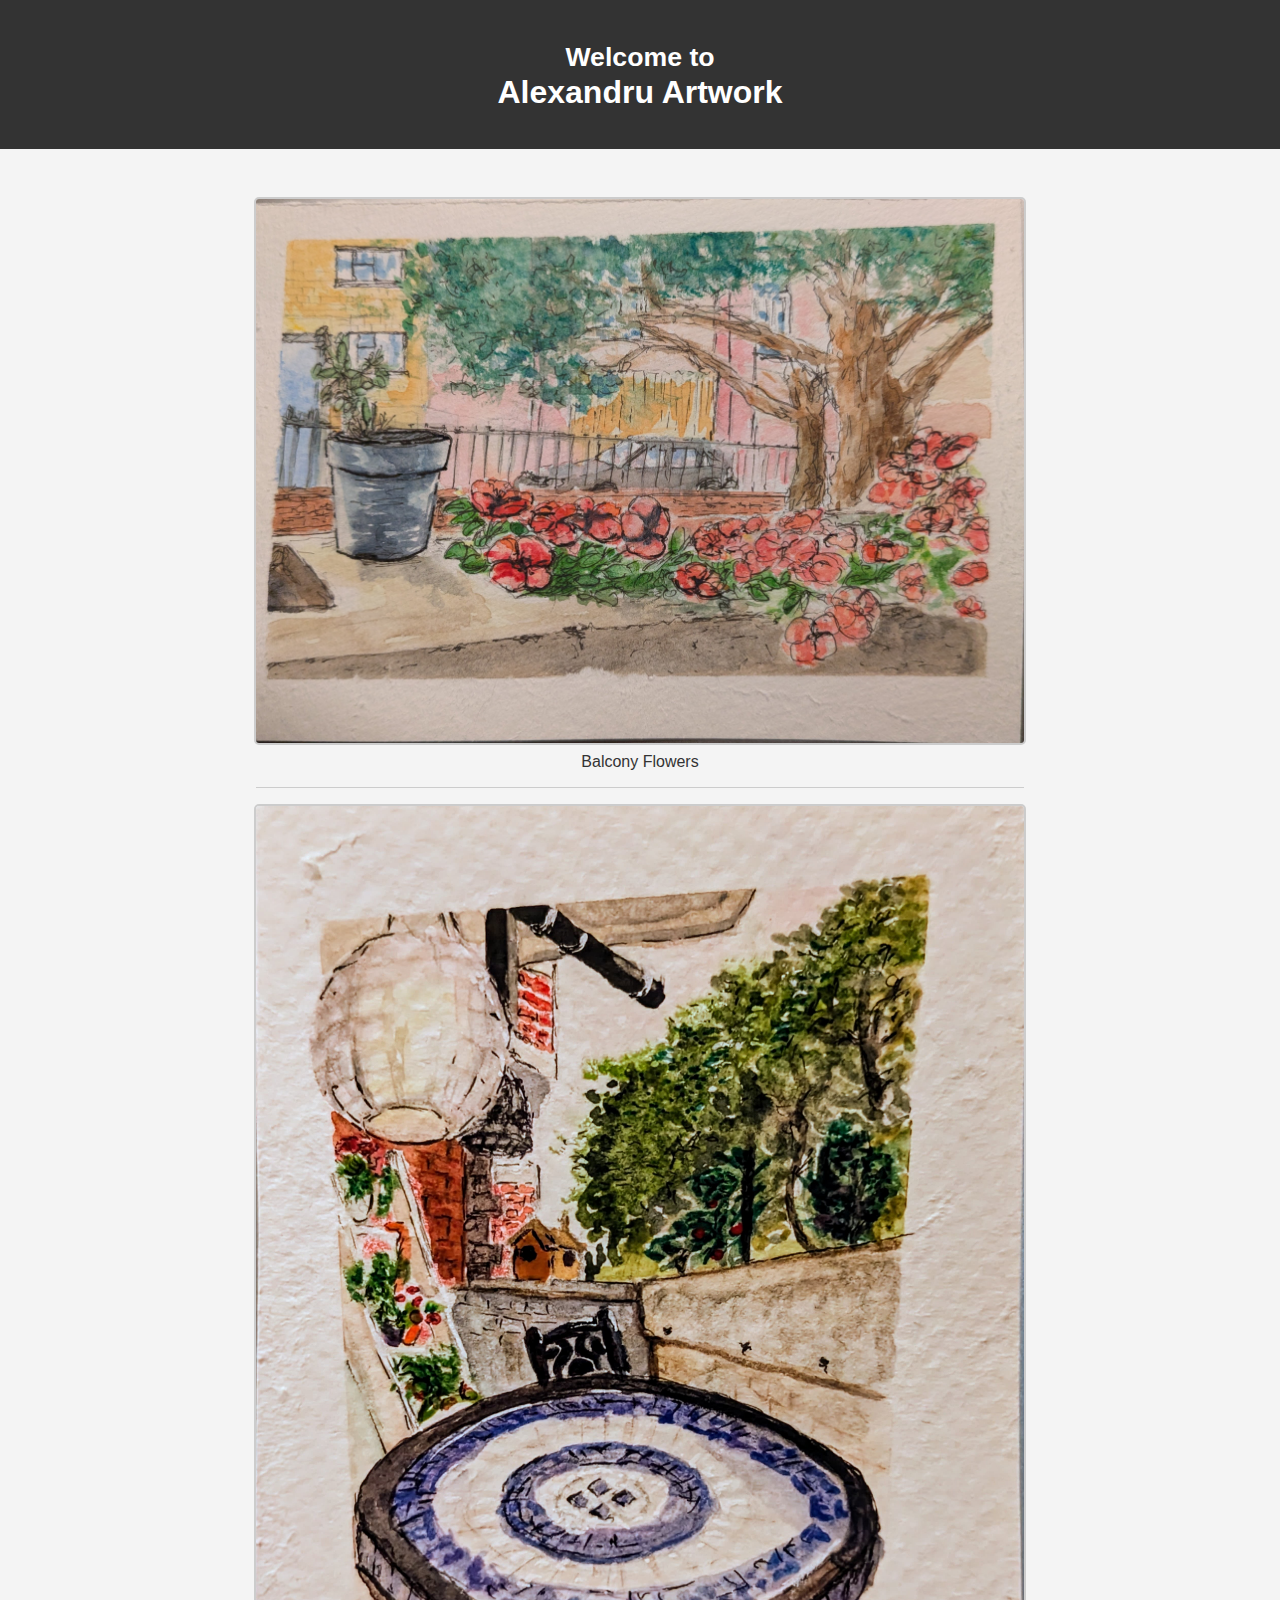
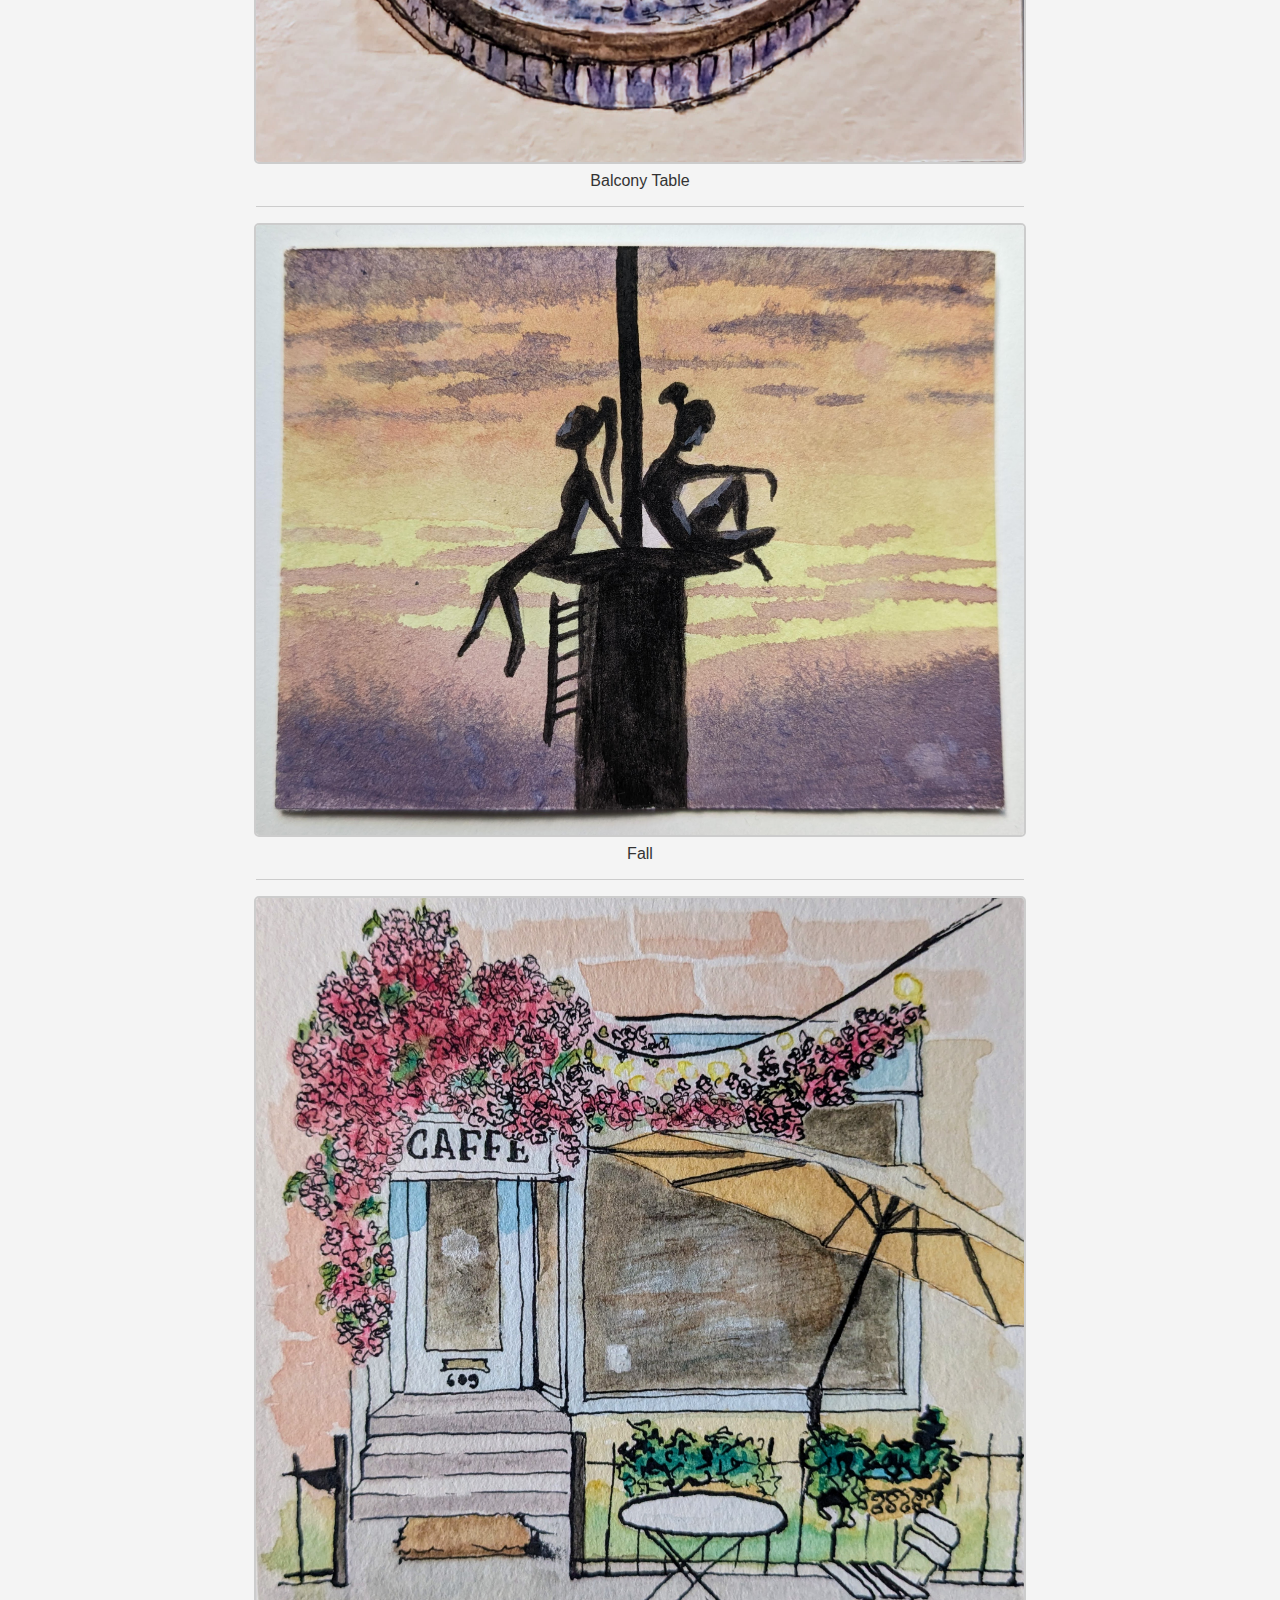
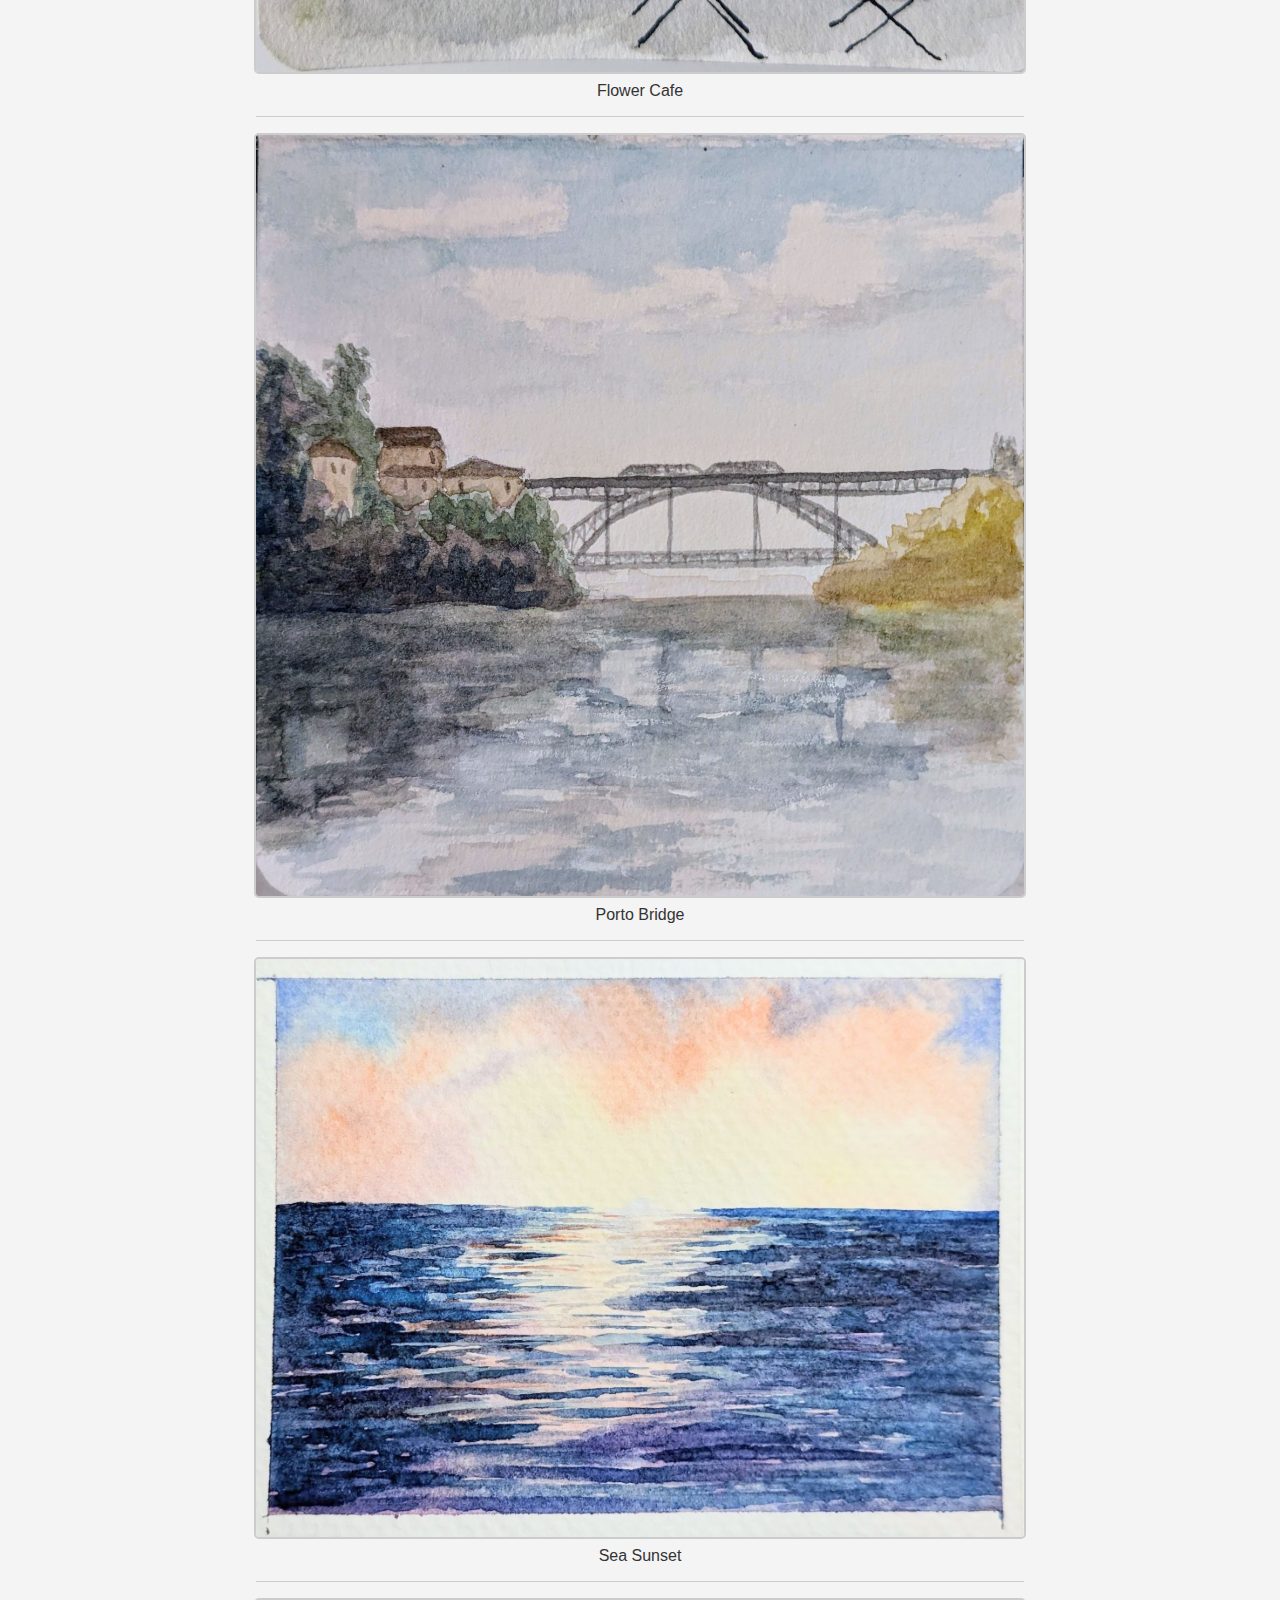
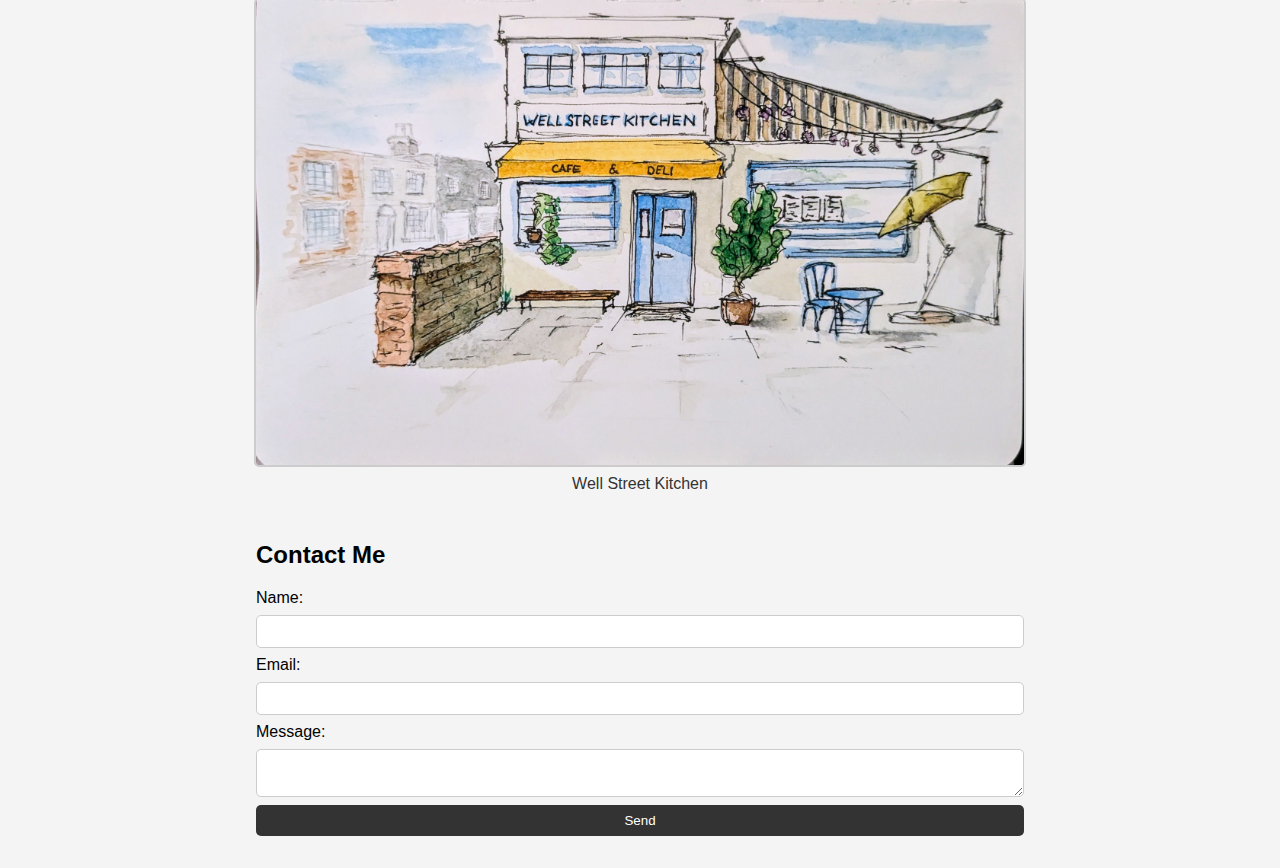
==== index.html @ 8cbba77e "Added basic gallery" ====
<!DOCTYPE html>
<html lang="en">

<head>
    <meta charset="UTF-8">
    <meta name="viewport" content="width=device-width, initial-scale=1.0">
    <title>Alexandru Artwork</title>
    <link rel="stylesheet" href="styles.css">
</head>

<body>
    <header>
        <h1><small>Welcome to</small> <br> <strong>Alexandru Artwork</strong></h1>
    </header>
    <main>
        <section id="gallery">
            <!-- Artwork images will be displayed here -->
        </section>
        <section id="contact">
            <h2>Contact Me</h2>
            <form id="contact-form">
                <label for="name">Name:</label>
                <input type="text" id="name" name="name" required>
                <label for="email">Email:</label>
                <input type="email" id="email" name="email" required>
                <label for="message">Message:</label>
                <textarea id="message" name="message" required></textarea>
                <button type="submit">Send</button>
            </form>
        </section>
    </main>
    <script src="scripts.js"></script>
</body>

</html>
---- styles.css ----
body {
    font-family: Arial, sans-serif;
    margin: 0;
    padding: 0;
    background-color: #f4f4f4;
}

header {
    background-color: #333;
    color: #fff;
    padding: 1rem;
    text-align: center;
}

main {
    padding: 2rem 20%;
}

#gallery {
    display: flex;
    flex-wrap: wrap;
    gap: 1rem;
    justify-content: center;
}

#gallery ul {
    list-style-type: none;
    padding: 0;
    margin: 0;
}

#gallery li {
    display: flex;
    flex-direction: column;
    align-items: center;
    padding: 1rem 0;
    border-bottom: 1px solid #ccc;
}

#gallery li:last-child {
    border-bottom: none;
}

#gallery img {
    max-width: 100%;
    height: auto;
    border: 2px solid #ccc;
    border-radius: 5px;
}

#gallery p {
    margin: 0.5rem 0 0;
    font-size: 1rem;
    color: #333;
}

#contact {
    margin-top: 2rem;
}

form {
    display: flex;
    flex-direction: column;
    gap: 0.5rem;
}

input,
textarea {
    padding: 0.5rem;
    border: 1px solid #ccc;
    border-radius: 5px;
}

button {
    padding: 0.5rem;
    border: none;
    border-radius: 5px;
    background-color: #333;
    color: #fff;
    cursor: pointer;
}
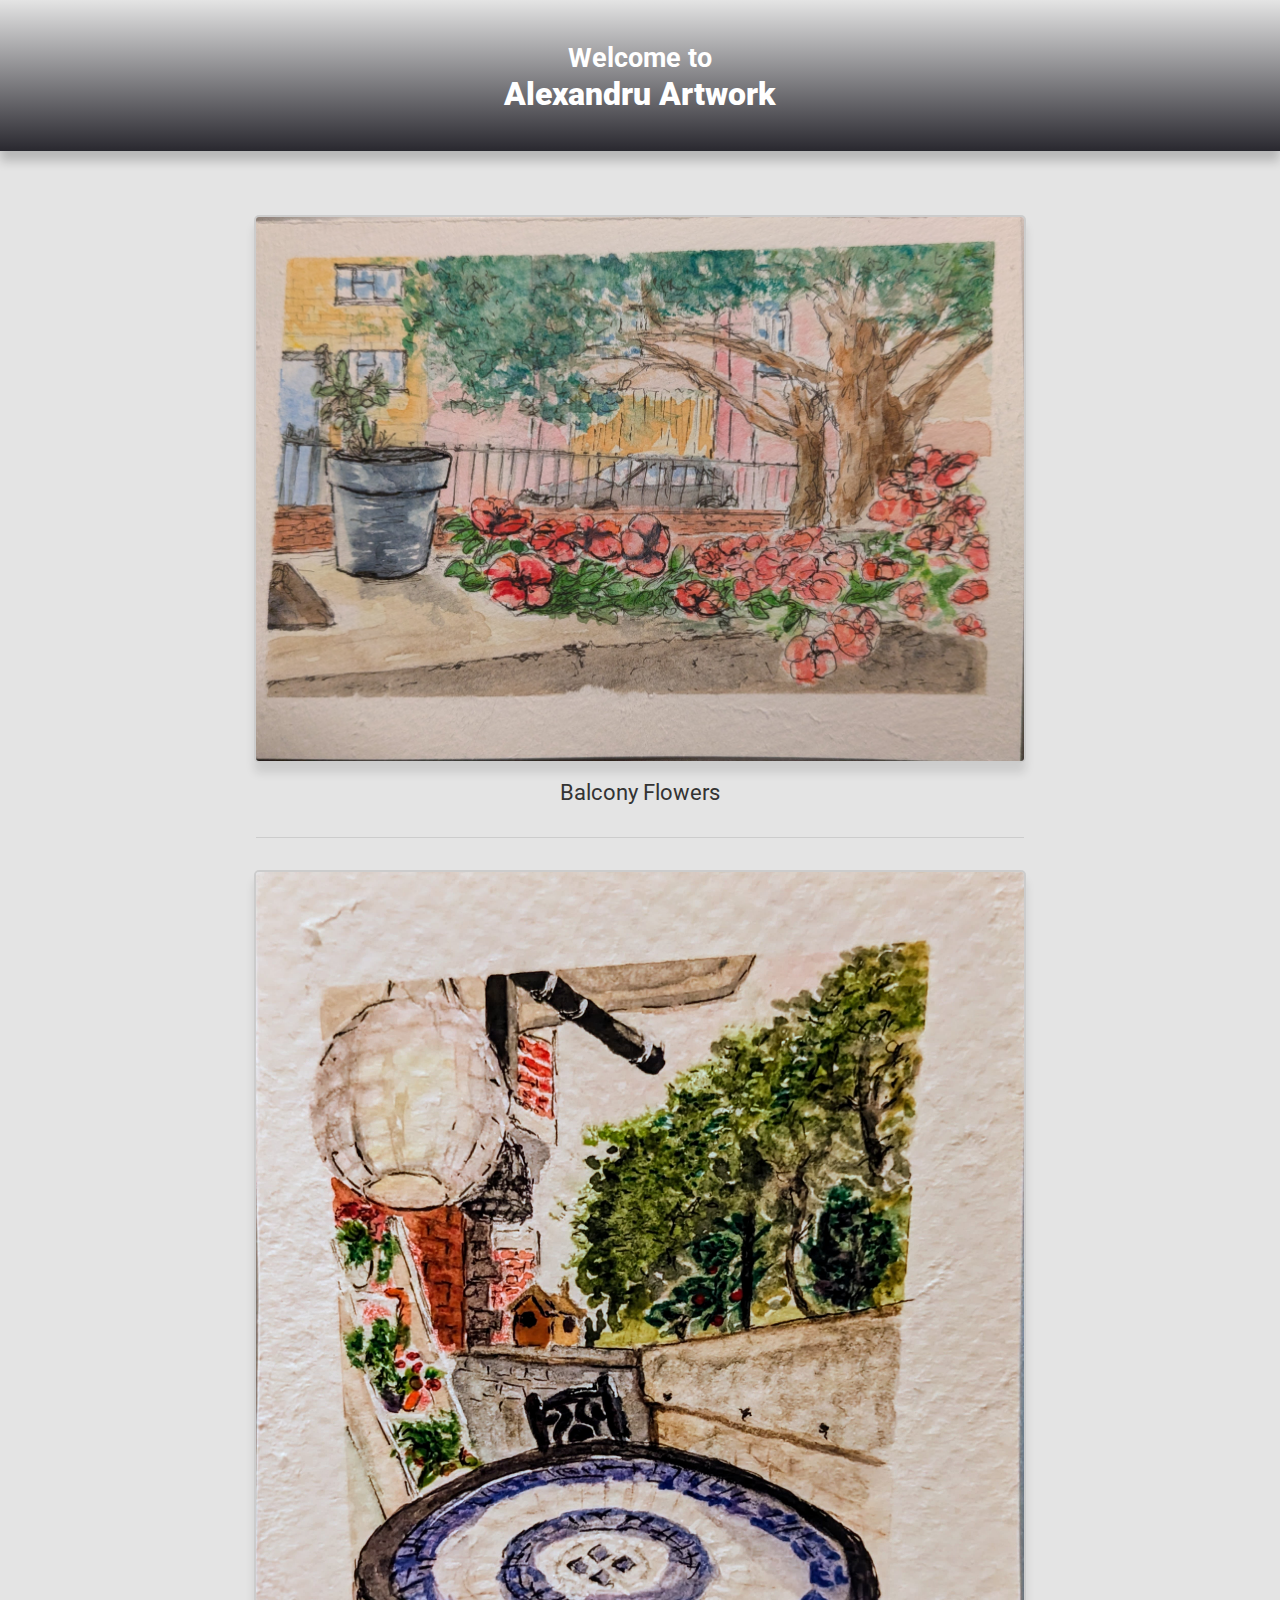
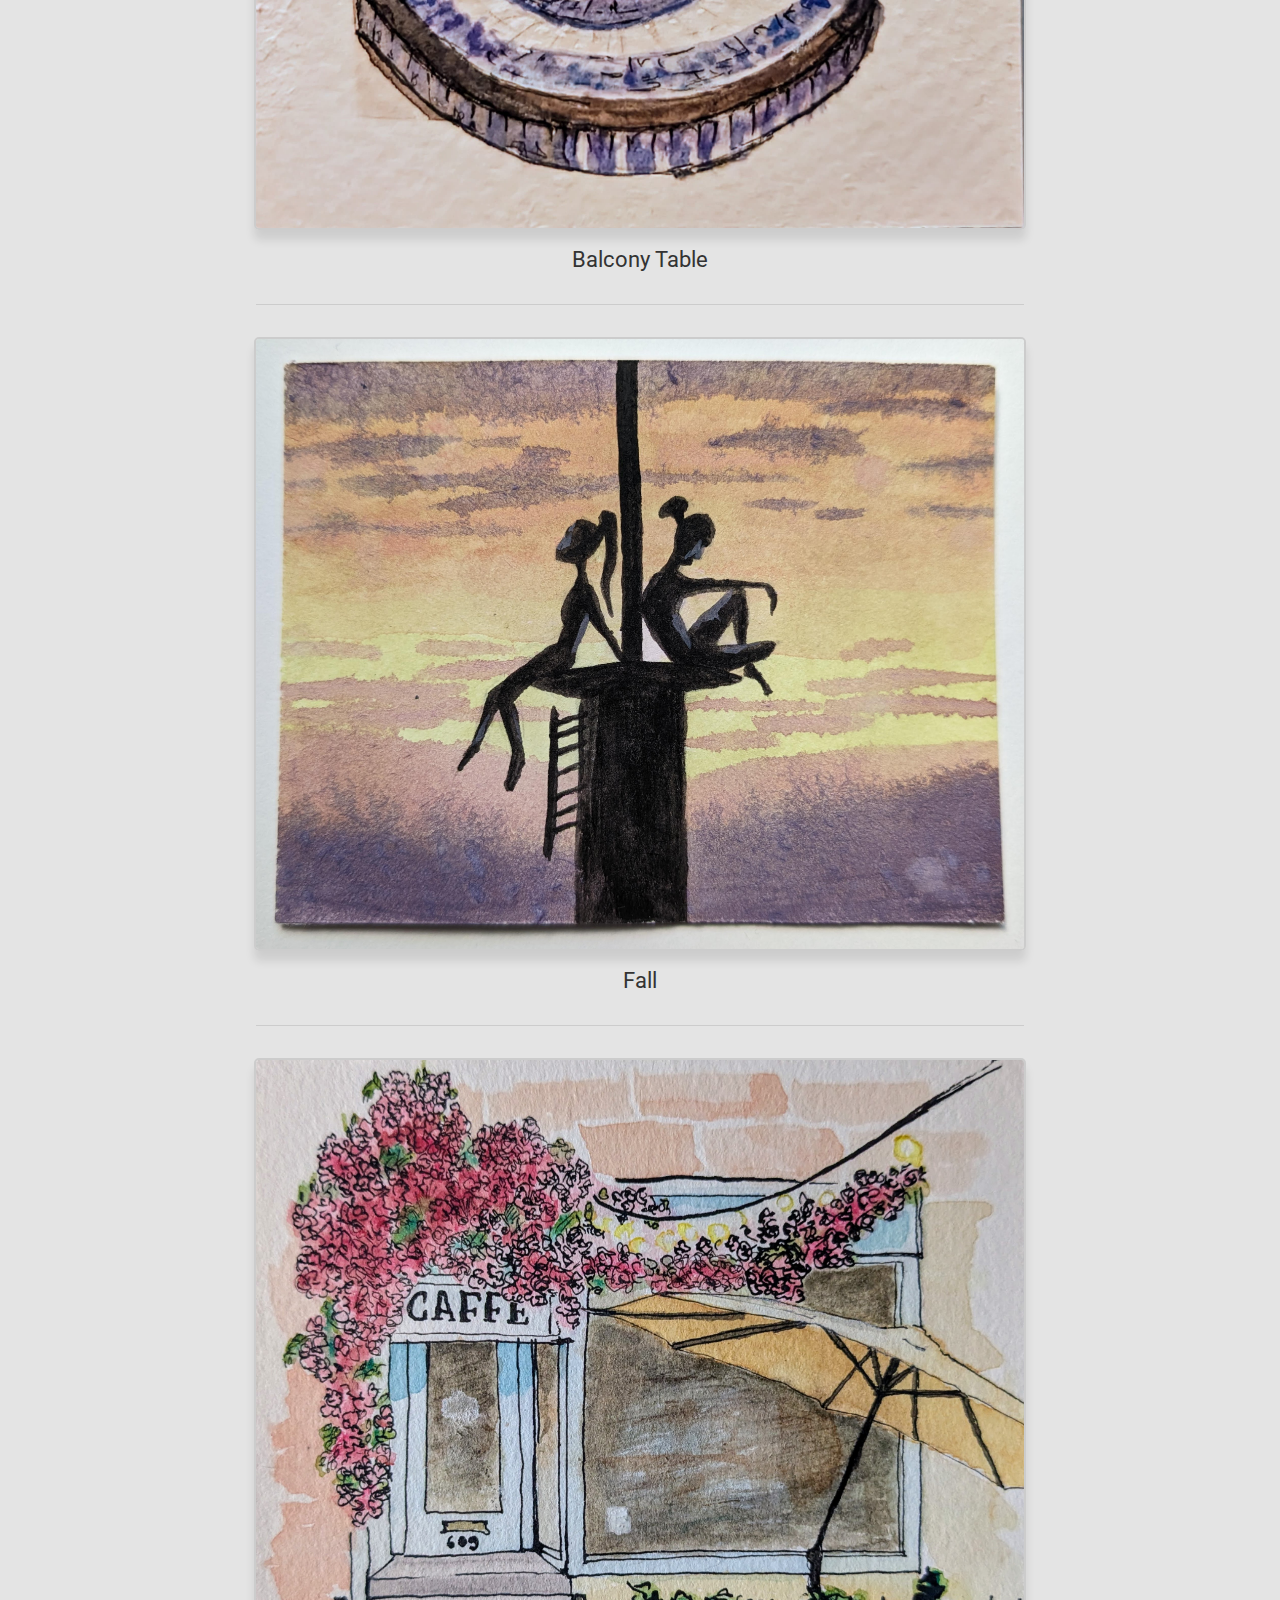
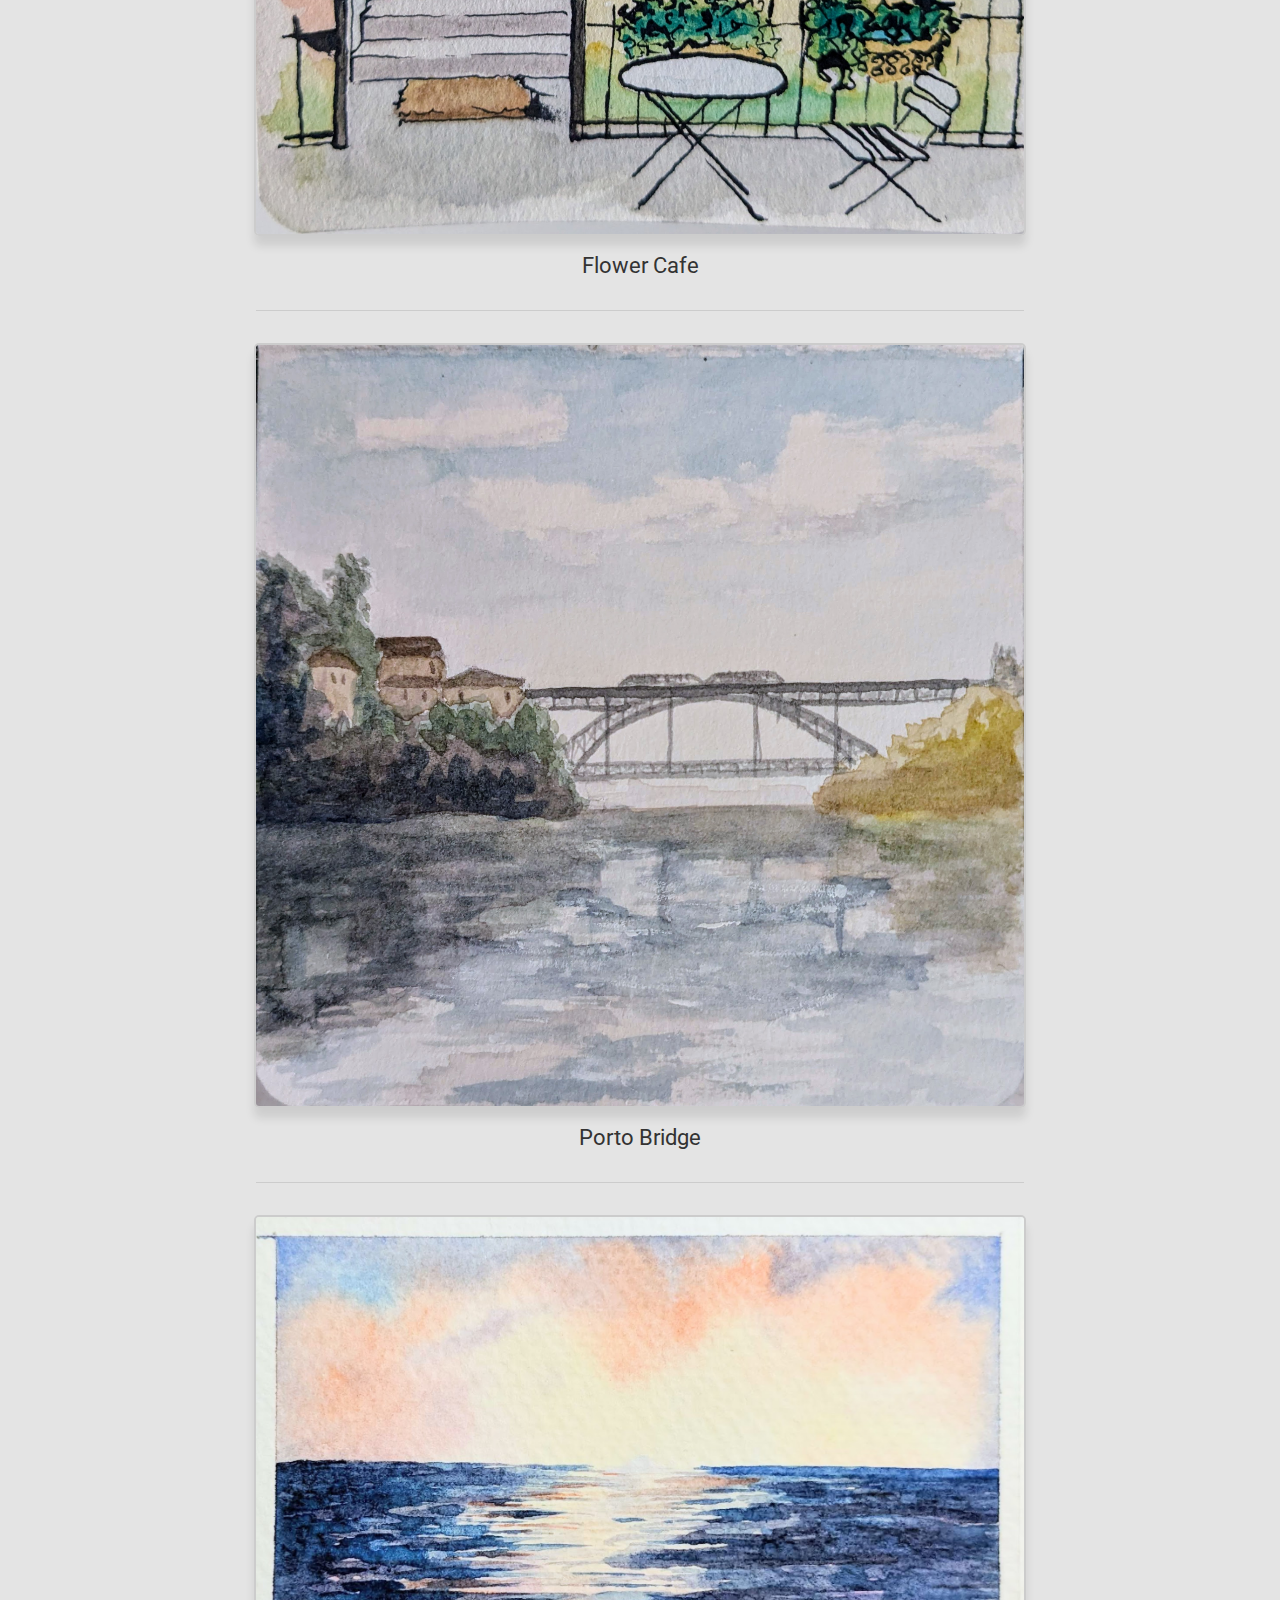
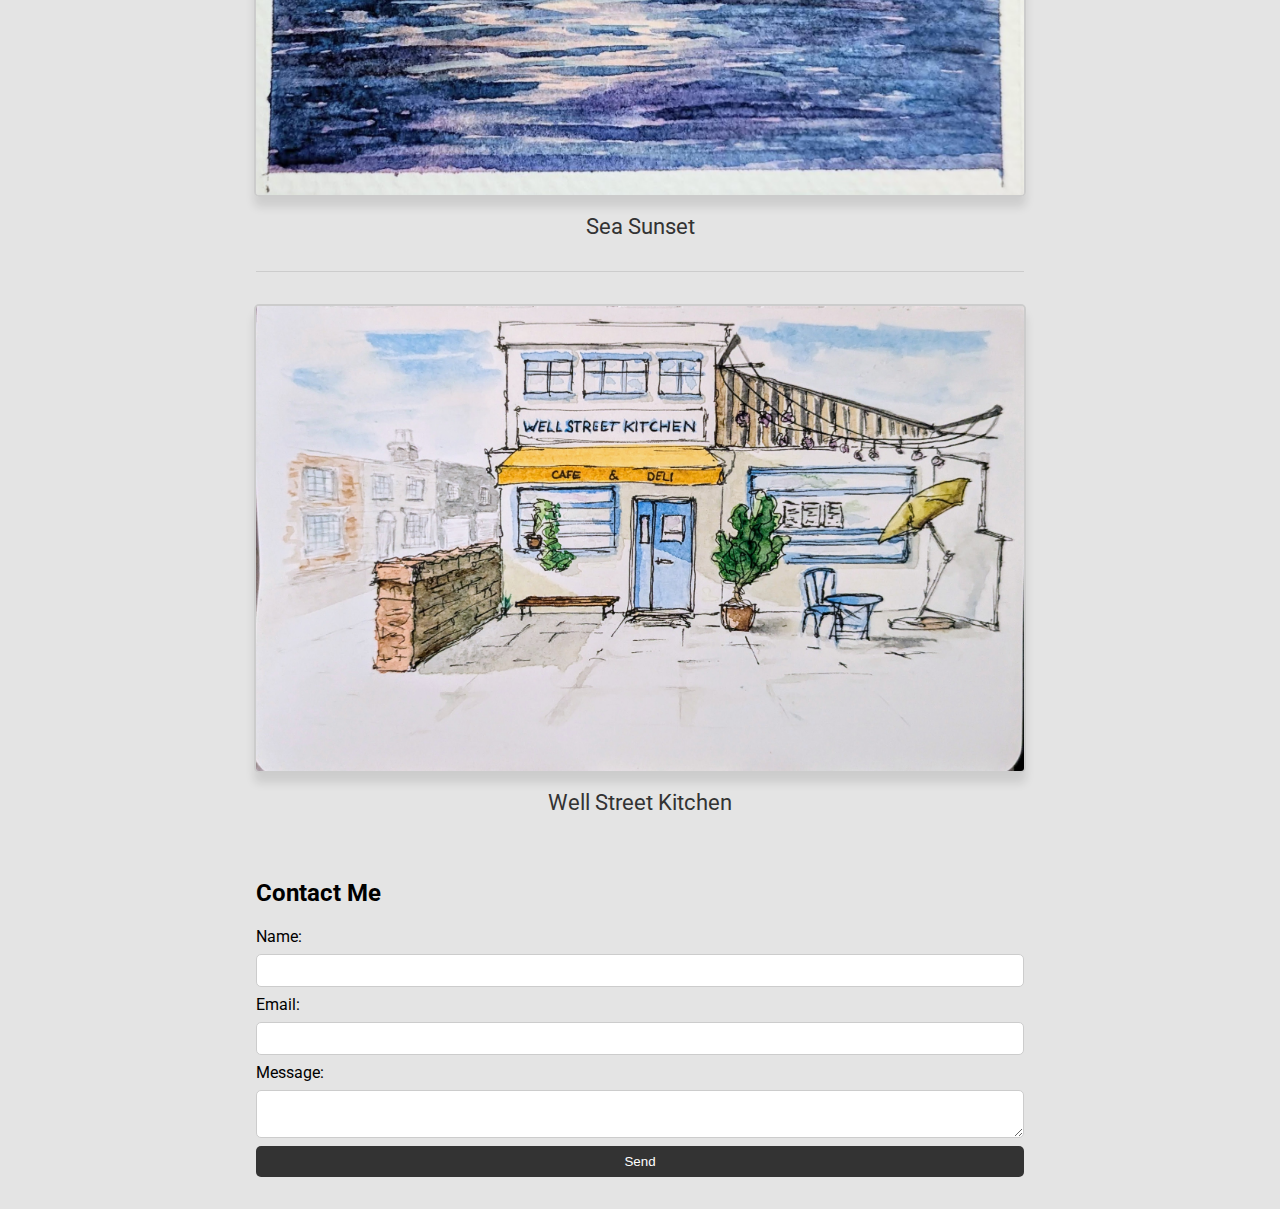
==== commit 8fd93ade: "update look" ====
--- a/index.html
+++ b/index.html
@@ -6,6 +6,7 @@
     <meta name="viewport" content="width=device-width, initial-scale=1.0">
     <title>Alexandru Artwork</title>
     <link rel="stylesheet" href="styles.css">
+    <link href="https://fonts.googleapis.com/css2?family=Roboto:wght@400;700&display=swap" rel="stylesheet">
 </head>
 
 <body>
--- a/styles.css
+++ b/styles.css
@@ -1,15 +1,16 @@
 body {
-    font-family: Arial, sans-serif;
+    font-family: 'Roboto', sans-serif;
     margin: 0;
     padding: 0;
-    background-color: #f4f4f4;
+    background-color: #e4e4e4;
 }
 
 header {
-    background-color: #333;
+    background: linear-gradient(0deg, #29282f, #e4e4e4);
     color: #fff;
     padding: 1rem;
     text-align: center;
+    box-shadow: 0 10px 10px rgba(0, 0, 0, 0.2);
 }
 
 main {
@@ -33,7 +34,7 @@
     display: flex;
     flex-direction: column;
     align-items: center;
-    padding: 1rem 0;
+    padding: 2rem 0;
     border-bottom: 1px solid #ccc;
 }
 
@@ -46,11 +47,12 @@
     height: auto;
     border: 2px solid #ccc;
     border-radius: 5px;
+    box-shadow: 0 10px 10px rgba(0, 0, 0, 0.1);
 }
 
 #gallery p {
-    margin: 0.5rem 0 0;
-    font-size: 1rem;
+    margin: 1rem 0 0;
+    font-size: 1.4rem;
     color: #333;
 }
 
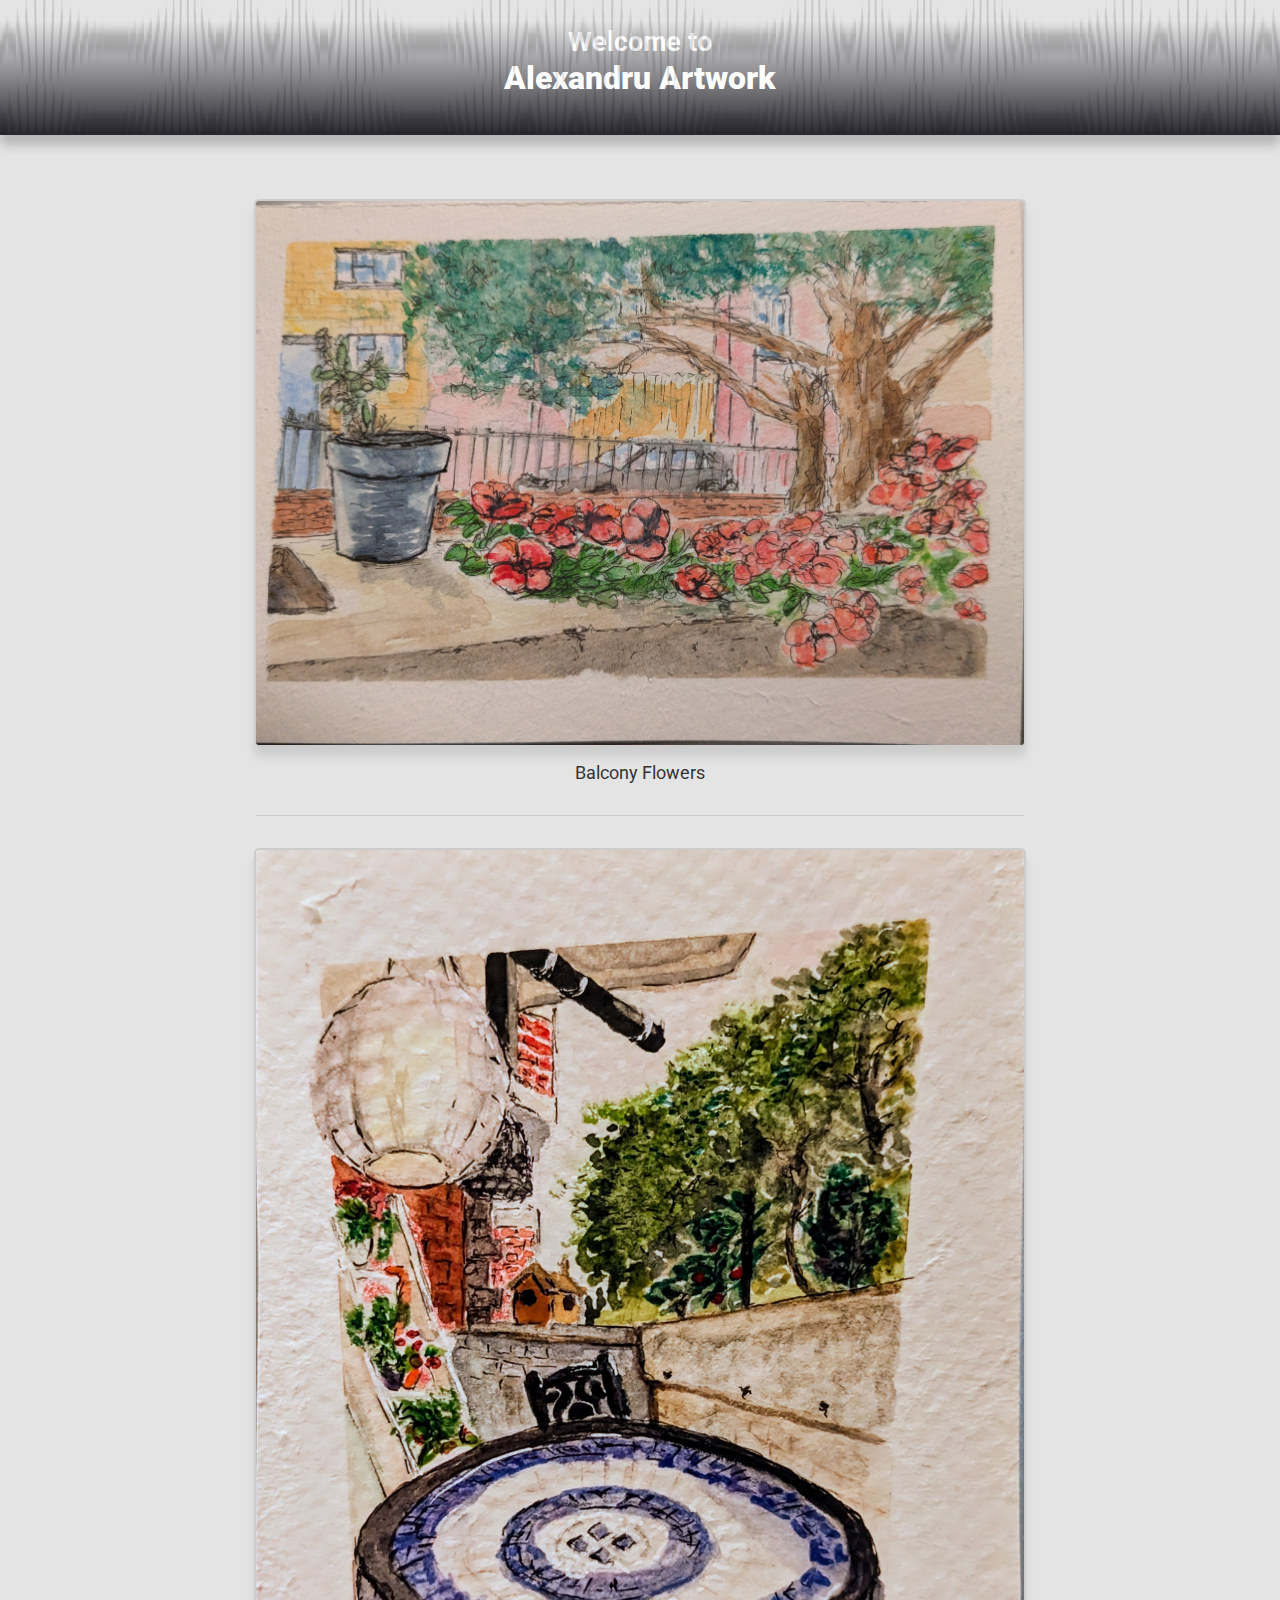
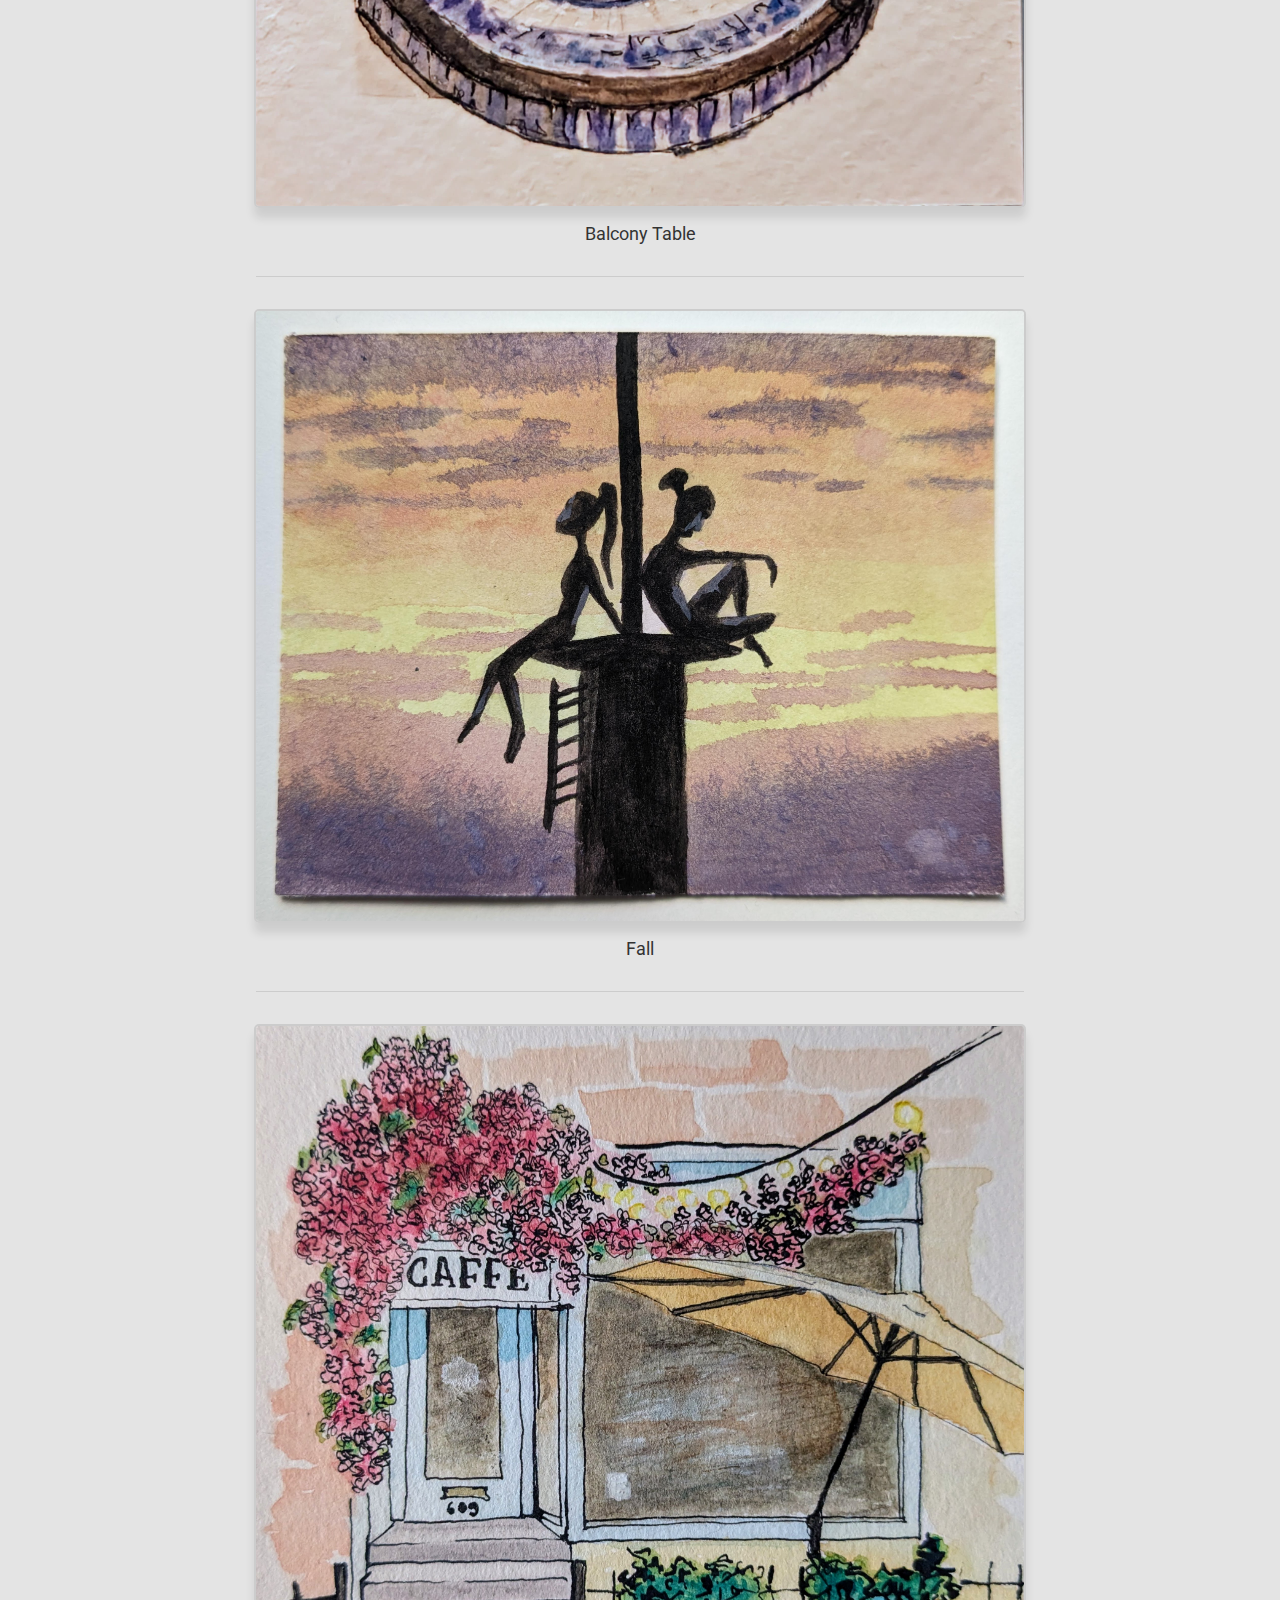
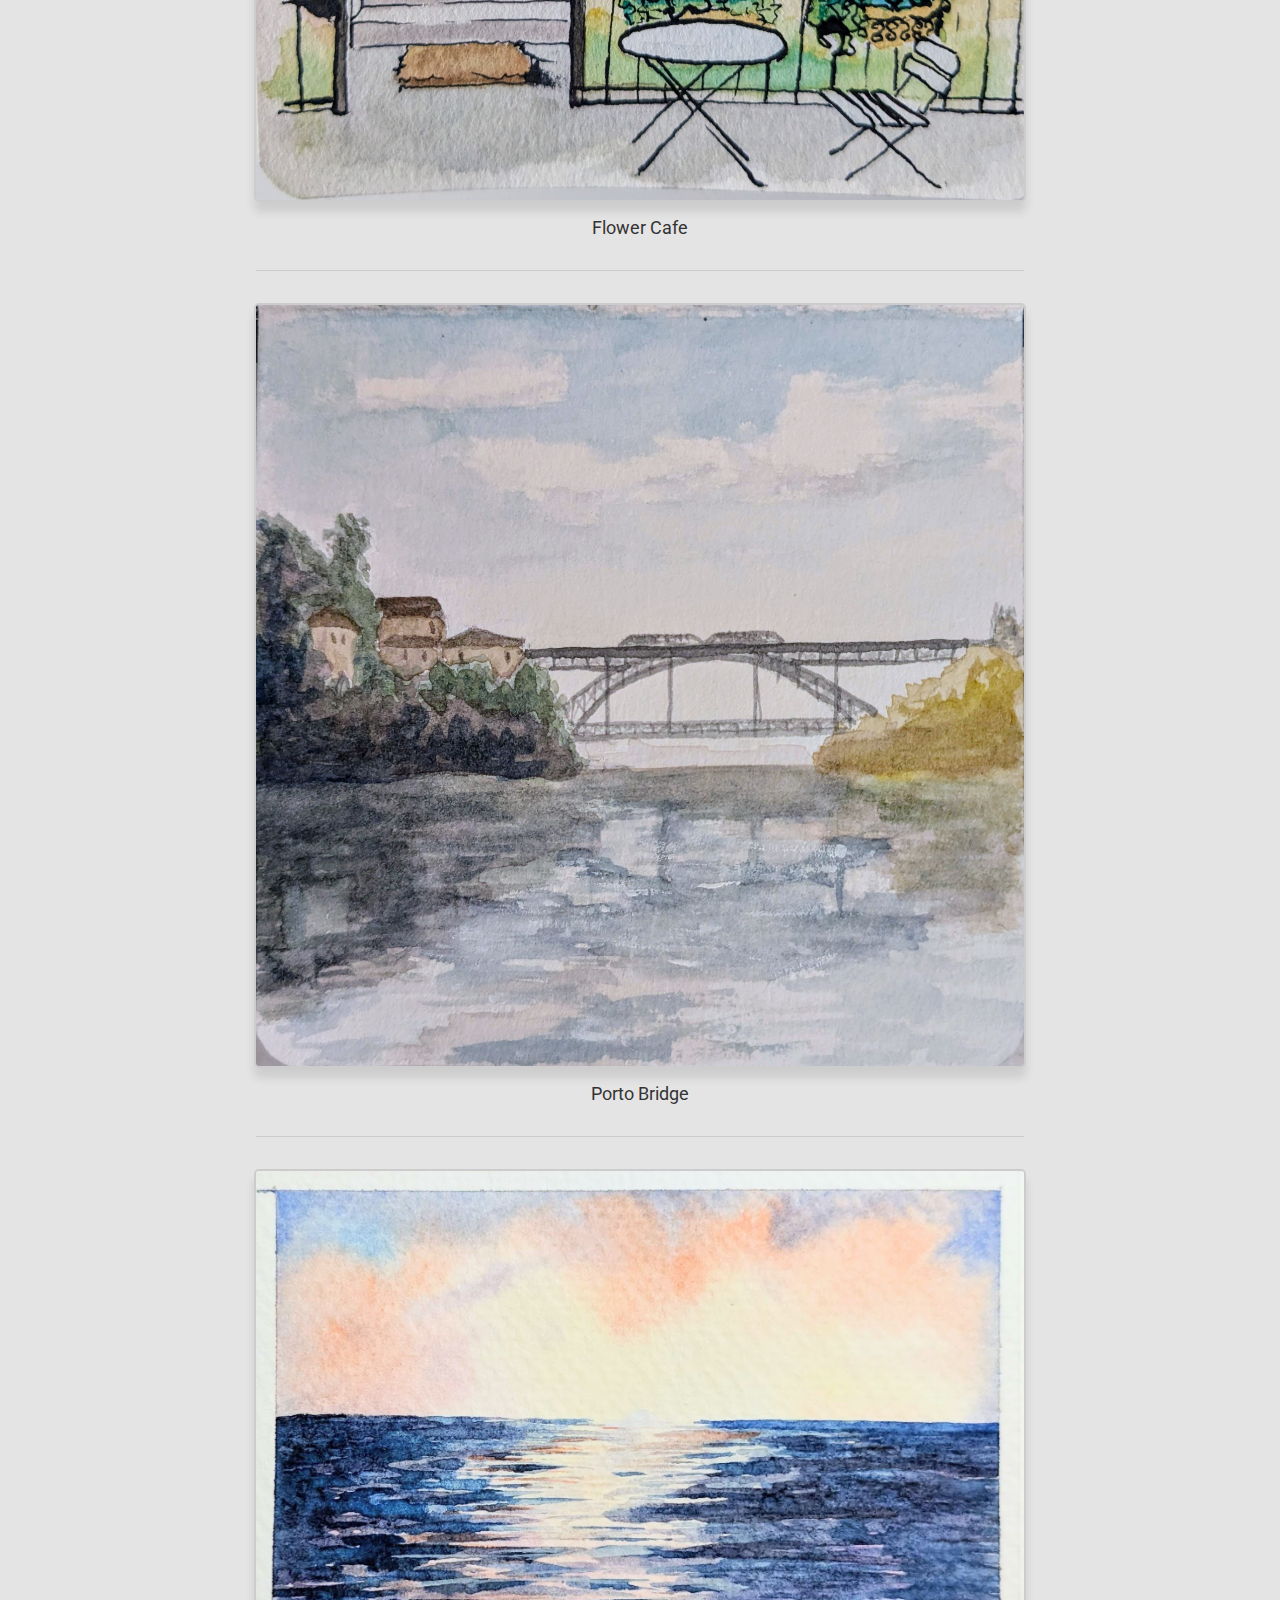
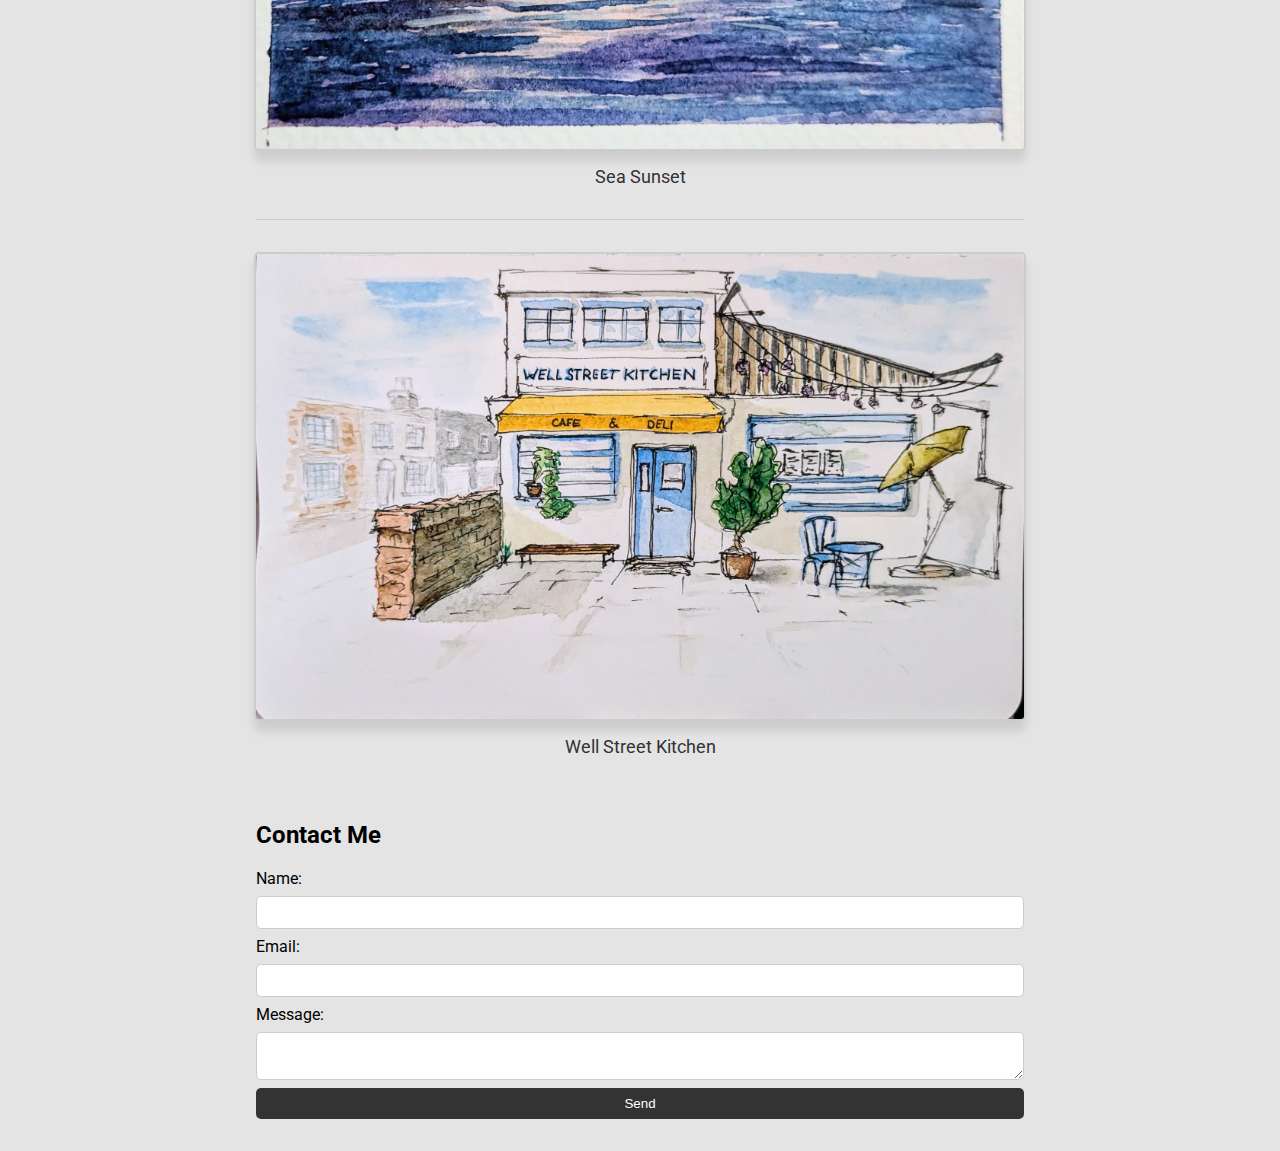
==== commit 0a10234c: "adding some header effects" ====
--- a/index.html
+++ b/index.html
@@ -11,6 +11,7 @@
 
 <body>
     <header>
+        <canvas id="headerCanvas"></canvas>
         <h1><small>Welcome to</small> <br> <strong>Alexandru Artwork</strong></h1>
     </header>
     <main>
--- a/styles.css
+++ b/styles.css
@@ -6,11 +6,20 @@
 }
 
 header {
-    background: linear-gradient(0deg, #29282f, #e4e4e4);
+    background: linear-gradient(0deg, #29282f, #e4e4e400);
     color: #fff;
-    padding: 1rem;
+    padding: 0 0 1rem 0;
     text-align: center;
     box-shadow: 0 10px 10px rgba(0, 0, 0, 0.2);
+}
+
+#headerCanvas {
+    width: 100%;
+    height: 134px;
+    position: absolute;
+    top: 0;
+    left: 0;
+    right: 0;
 }
 
 main {
@@ -52,7 +61,7 @@
 
 #gallery p {
     margin: 1rem 0 0;
-    font-size: 1.4rem;
+    font-size: 1.1rem;
     color: #333;
 }
 
